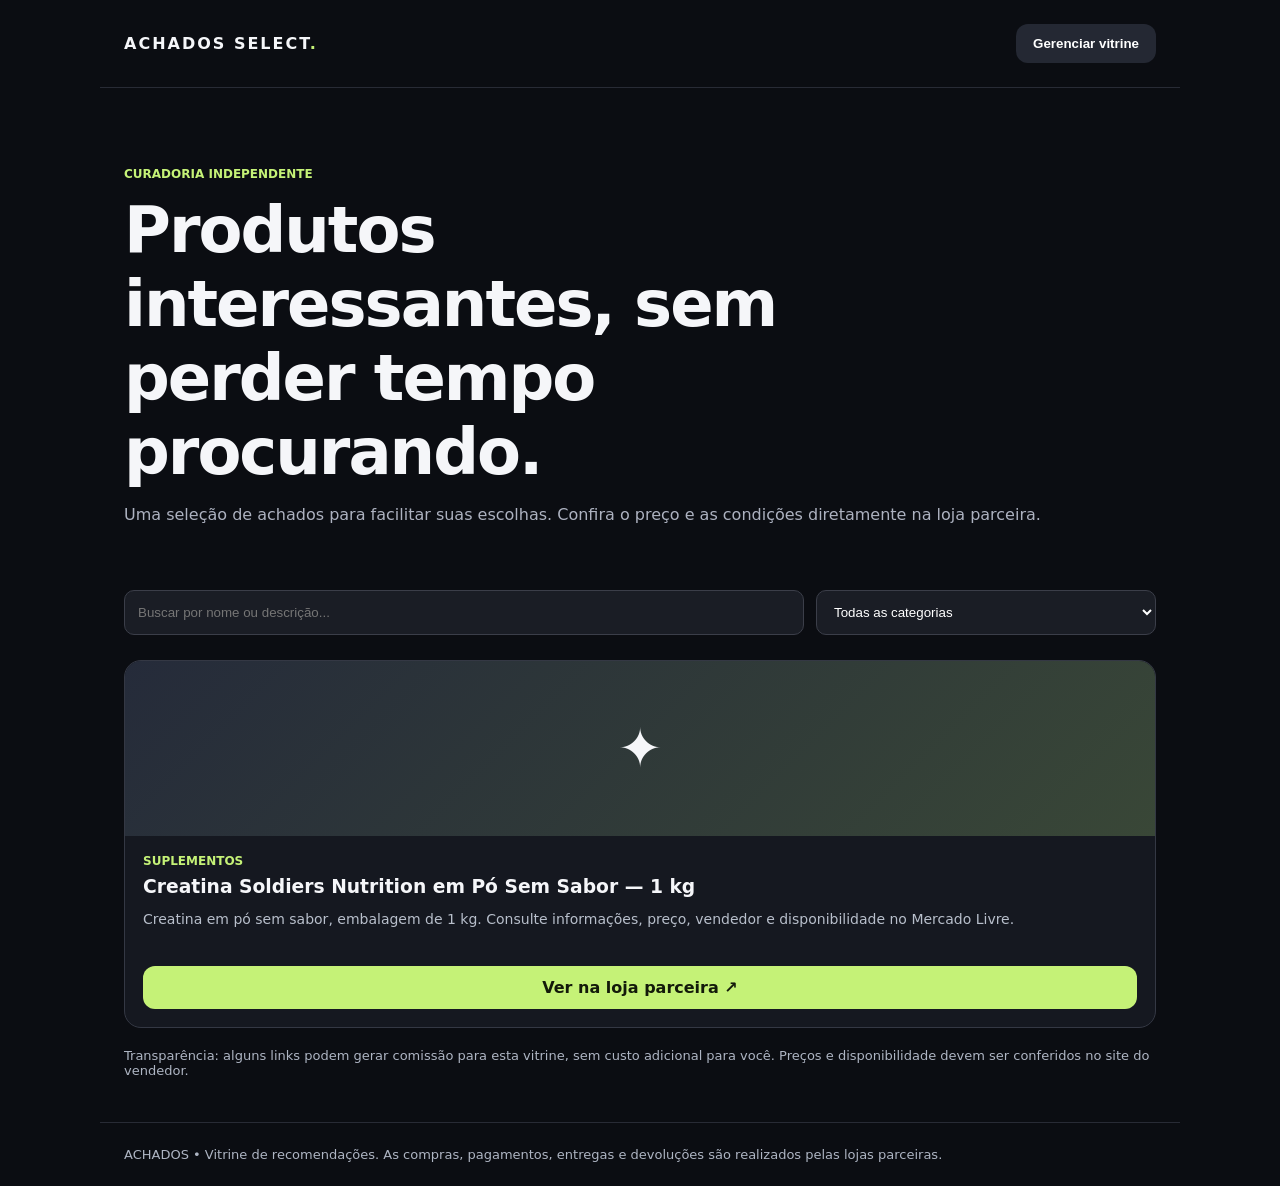
==== index.html @ 874f5397 "Add files via upload" ====
<!doctype html><html lang="pt-BR"><head><meta charset="utf-8"><meta name="viewport" content="width=device-width,initial-scale=1"><title>ACHADOS Select — Seleção inteligente</title><style>:root{font-family:Inter,system-ui,Arial;background:#0b0d12;color:#f5f6f9}*{box-sizing:border-box}body{margin:0}header,main,footer{max-width:1080px;margin:auto;padding:24px}header{display:flex;justify-content:space-between;align-items:center;border-bottom:1px solid #282b35}.logo{font-weight:900;letter-spacing:2px}button,.btn{background:#c5f277;color:#131a0a;border:0;border-radius:12px;padding:12px 17px;font-weight:750;cursor:pointer;text-decoration:none}button.secondary{background:#242833;color:white}.hero{padding:55px 0 25px}.hero h1{font-size:clamp(34px,6vw,64px);letter-spacing:-2px;max-width:750px;margin:12px 0}.muted{color:#adb2c0}input,select,textarea{background:#1a1d25;color:white;border:1px solid #3b3e49;border-radius:10px;padding:13px;width:100%}.controls{display:grid;grid-template-columns:2fr 1fr;gap:12px;margin:25px 0}.cards{display:grid;grid-template-columns:repeat(auto-fit,minmax(235px,1fr));gap:17px}.card{border:1px solid #343844;border-radius:17px;overflow:hidden;background:#151820}.photo{height:175px;background:linear-gradient(135deg,#252b3a,#394737);display:grid;place-items:center;font-size:54px}.photo img{height:100%;width:100%;object-fit:cover}.inside{padding:18px}.tag{color:#c5f277;font-size:12px;font-weight:800;text-transform:uppercase}.card h3{margin:8px 0}.card p{color:#b8bfcb;font-size:14px;min-height:40px}.card .btn{display:block;text-align:center;margin-top:15px}.note{font-size:13px;color:#aeb5c3;margin:20px 0}dialog{background:#151820;color:white;border:1px solid #444b5c;border-radius:16px;width:min(650px,95vw);max-height:90vh;overflow:auto}dialog::backdrop{background:#000b}.formgrid{display:grid;grid-template-columns:1fr 1fr;gap:10px}.field{margin:10px 0}label{display:block;margin-bottom:5px;font-size:13px}.toolbar{display:flex;gap:9px;flex-wrap:wrap;margin:15px 0}.entry{border-top:1px solid #393d49;padding:10px 0;display:flex;justify-content:space-between;gap:10px}footer{border-top:1px solid #282b35;color:#aeb5c3;font-size:13px}@media(max-width:600px){.controls,.formgrid{grid-template-columns:1fr}.hero{padding-top:30px}}</style></head><body><header><div class="logo">ACHADOS SELECT<span style="color:#c5f277">.</span></div><button class="secondary" id="adminBtn">Gerenciar vitrine</button></header><main><section class="hero"><div class="tag">Curadoria independente</div><h1>Produtos interessantes, sem perder tempo procurando.</h1><p class="muted">Uma seleção de achados para facilitar suas escolhas. Confira o preço e as condições diretamente na loja parceira.</p></section><section class="controls"><input id="search" placeholder="Buscar por nome ou descrição..."><select id="filter"><option value="">Todas as categorias</option></select></section><section class="cards" id="cards"></section><p class="note">Transparência: alguns links podem gerar comissão para esta vitrine, sem custo adicional para você. Preços e disponibilidade devem ser conferidos no site do vendedor.</p></main><footer>ACHADOS • Vitrine de recomendações. As compras, pagamentos, entregas e devoluções são realizados pelas lojas parceiras.</footer><dialog id="admin"><h2>Painel da vitrine</h2><p class="muted">Cadastre somente links de afiliado gerados pela plataforma parceira. Os dados são salvos neste navegador; exporte JSON para publicar as alterações.</p><form id="productForm"><div class="formgrid"><div class="field"><label>Nome do produto</label><input id="name" required maxlength="110"></div><div class="field"><label>Categoria</label><input id="category" required placeholder="Casa, Moda, Tecnologia..."></div></div><div class="field"><label>Descrição original</label><textarea id="description" required maxlength="300"></textarea></div><div class="field"><label>Link de afiliado HTTPS</label><input id="url" type="url" required value="https://meli.la/1wkr31Q" placeholder="https://..."></div><div class="field"><label>URL da imagem (opcional, apenas com permissão de uso)</label><input id="image" type="url" placeholder="https://..."></div><button type="submit">Adicionar produto</button></form><div class="toolbar"><button class="secondary" id="exportBtn">Exportar catálogo JSON</button><button class="secondary" id="importBtn">Importar JSON</button><input type="file" id="file" accept="application/json,.json" hidden><button class="secondary" id="closeBtn">Fechar</button></div><div id="entries"></div></dialog><script>
const key='achados_catalogo_v2';const initialProducts=[{"id": "MLB18725310", "name": "Creatina Soldiers Nutrition em Pó Sem Sabor — 1 kg", "category": "Suplementos", "description": "Creatina em pó sem sabor, embalagem de 1 kg. Consulte informações, preço, vendedor e disponibilidade no Mercado Livre.", "url": "https://meli.la/1wkr31Q", "image": ""}];let products=[];const $=id=>document.getElementById(id);function safeUrl(s){try{let u=new URL(s);return u.protocol==='https:'?u.href:''}catch{return ''}}function textEl(tag,text){const e=document.createElement(tag);e.textContent=text;return e}async function load(){products=initialProducts.slice();try{const raw=localStorage.getItem(key);if(raw){products=validate(JSON.parse(raw))}else{const response=await fetch('./catalogo.json',{cache:'no-store'});if(response.ok)products=validate(await response.json())}}catch{products=initialProducts.slice()}render()}function validate(arr){if(!Array.isArray(arr))throw Error('Catálogo deve ser uma lista');return arr.slice(0,500).filter(p=>p&&typeof p.name==='string'&&typeof p.category==='string'&&typeof p.description==='string'&&safeUrl(p.url)).map(p=>({id:String(p.id||Date.now()+Math.random()),name:p.name.slice(0,110),category:p.category.slice(0,60),description:p.description.slice(0,300),url:safeUrl(p.url),image:safeUrl(p.image||'')}))}function save(){localStorage.setItem(key,JSON.stringify(products));render()}function render(){const cats=[...new Set(products.map(p=>p.category))].sort();const selected=$('filter').value;$('filter').replaceChildren(new Option('Todas as categorias',''),...cats.map(c=>new Option(c,c)));$('filter').value=cats.includes(selected)?selected:'';const q=$('search').value.toLocaleLowerCase('pt-BR');const list=products.filter(p=>(!$('filter').value||p.category===$('filter').value)&&[p.name,p.description,p.category].join(' ').toLocaleLowerCase('pt-BR').includes(q));$('cards').replaceChildren();if(!list.length){const empty=textEl('p',products.length?'Nenhum produto corresponde à busca.':'A vitrine está sendo preparada. Em breve, novas recomendações.');empty.className='muted';$('cards').append(empty)}list.forEach(p=>{const card=document.createElement('article');card.className='card';const photo=document.createElement('div');photo.className='photo';if(p.image){const img=document.createElement('img');img.src=p.image;img.alt=p.name;img.loading='lazy';img.referrerPolicy='no-referrer';img.onerror=()=>photo.replaceChildren(textEl('span','✦'));photo.append(img)}else photo.append(textEl('span','✦'));const inside=document.createElement('div');inside.className='inside';const tag=textEl('div',p.category);tag.className='tag';const title=textEl('h3',p.name),desc=textEl('p',p.description);const link=textEl('a','Ver na loja parceira ↗');link.className='btn';link.href=p.url;link.target='_blank';link.rel='noopener noreferrer sponsored nofollow';inside.append(tag,title,desc,link);card.append(photo,inside);$('cards').append(card)});$('entries').replaceChildren();products.forEach(p=>{const row=document.createElement('div');row.className='entry';row.append(textEl('span',p.name));const b=textEl('button','Excluir');b.className='secondary';b.onclick=()=>{if(confirm('Excluir este produto?')){products=products.filter(x=>x.id!==p.id);save()}};row.append(b);$('entries').append(row)})} $('search').oninput=render;$('filter').onchange=render;$('adminBtn').onclick=()=>$('admin').showModal();$('closeBtn').onclick=()=>$('admin').close();$('productForm').onsubmit=e=>{e.preventDefault();const p={id:String(Date.now()),name:$('name').value.trim(),category:$('category').value.trim(),description:$('description').value.trim(),url:safeUrl($('url').value),image:$('image').value?safeUrl($('image').value):''};if(!p.url||($('image').value&&!p.image)){alert('Use apenas URLs HTTPS válidas');return}products.push(p);save();e.target.reset()};$('exportBtn').onclick=()=>{const blob=new Blob([JSON.stringify(products,null,2)],{type:'application/json'});const a=document.createElement('a');a.href=URL.createObjectURL(blob);a.download='catalogo.json';a.click();setTimeout(()=>URL.revokeObjectURL(a.href),2000)};$('importBtn').onclick=()=>$('file').click();$('file').onchange=async e=>{try{const imported=validate(JSON.parse(await e.target.files[0].text()));if(confirm('Substituir catálogo atual por '+imported.length+' produtos?')){products=imported;save()}}catch(err){alert('Arquivo inválido: '+err.message)}e.target.value=''};load();</script></body></html>
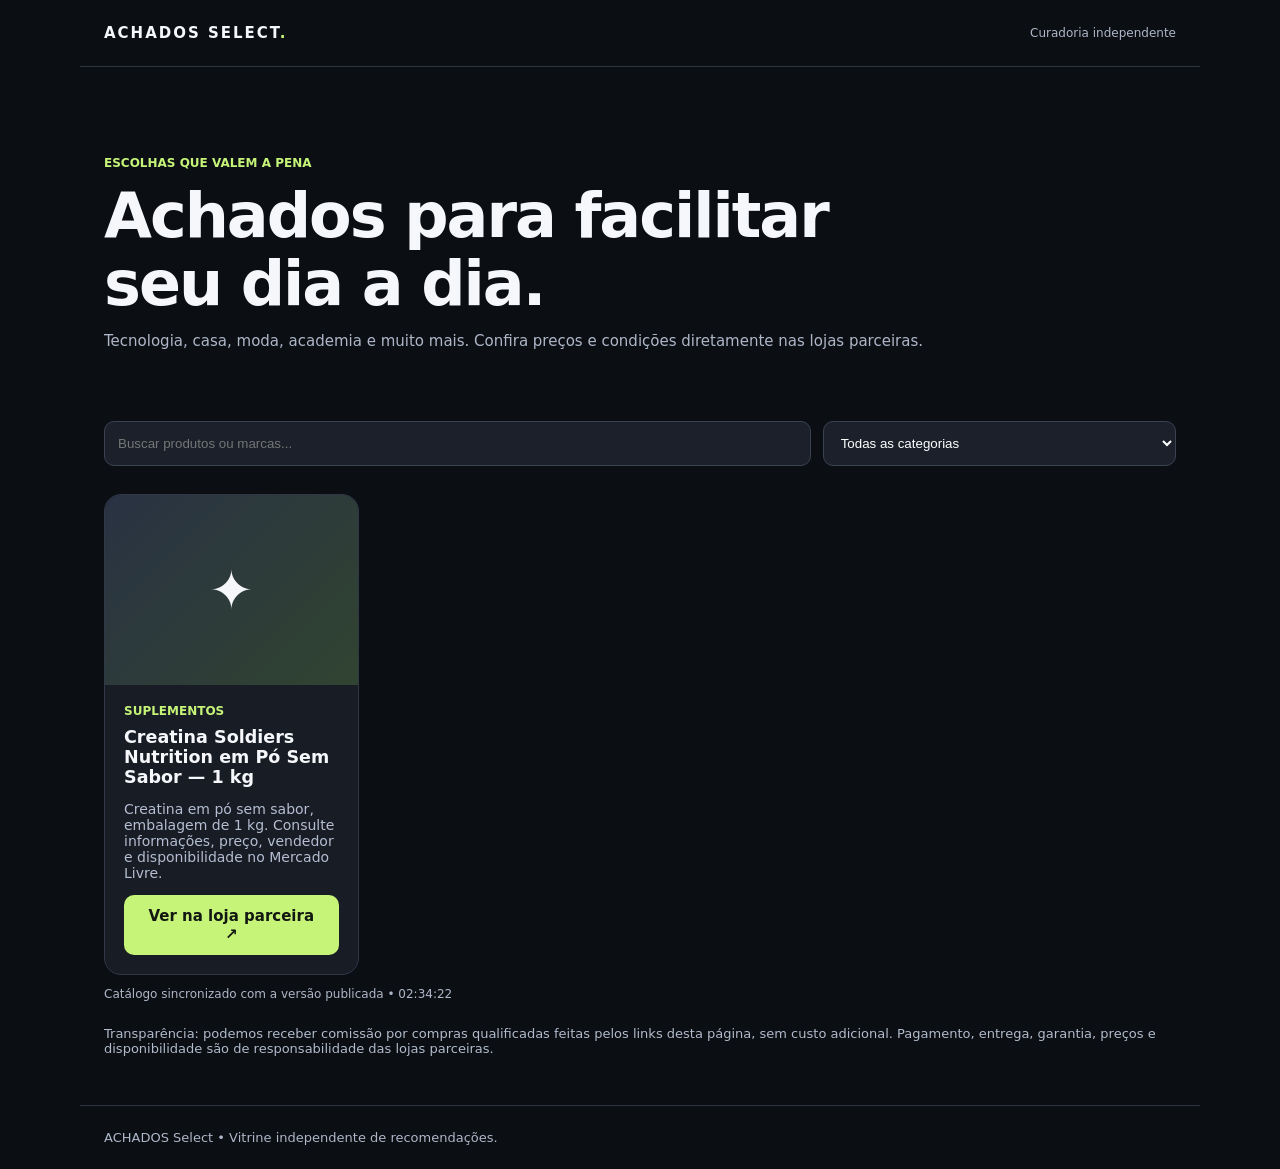
==== commit 4c6f0977: "Add files via upload" ====
--- a/index.html
+++ b/index.html
@@ -1,2 +1 @@
-<!doctype html><html lang="pt-BR"><head><meta charset="utf-8"><meta name="viewport" content="width=device-width,initial-scale=1"><title>ACHADOS Select — Seleção inteligente</title><style>:root{font-family:Inter,system-ui,Arial;background:#0b0d12;color:#f5f6f9}*{box-sizing:border-box}body{margin:0}header,main,footer{max-width:1080px;margin:auto;padding:24px}header{display:flex;justify-content:space-between;align-items:center;border-bottom:1px solid #282b35}.logo{font-weight:900;letter-spacing:2px}button,.btn{background:#c5f277;color:#131a0a;border:0;border-radius:12px;padding:12px 17px;font-weight:750;cursor:pointer;text-decoration:none}button.secondary{background:#242833;color:white}.hero{padding:55px 0 25px}.hero h1{font-size:clamp(34px,6vw,64px);letter-spacing:-2px;max-width:750px;margin:12px 0}.muted{color:#adb2c0}input,select,textarea{background:#1a1d25;color:white;border:1px solid #3b3e49;border-radius:10px;padding:13px;width:100%}.controls{display:grid;grid-template-columns:2fr 1fr;gap:12px;margin:25px 0}.cards{display:grid;grid-template-columns:repeat(auto-fit,minmax(235px,1fr));gap:17px}.card{border:1px solid #343844;border-radius:17px;overflow:hidden;background:#151820}.photo{height:175px;background:linear-gradient(135deg,#252b3a,#394737);display:grid;place-items:center;font-size:54px}.photo img{height:100%;width:100%;object-fit:cover}.inside{padding:18px}.tag{color:#c5f277;font-size:12px;font-weight:800;text-transform:uppercase}.card h3{margin:8px 0}.card p{color:#b8bfcb;font-size:14px;min-height:40px}.card .btn{display:block;text-align:center;margin-top:15px}.note{font-size:13px;color:#aeb5c3;margin:20px 0}dialog{background:#151820;color:white;border:1px solid #444b5c;border-radius:16px;width:min(650px,95vw);max-height:90vh;overflow:auto}dialog::backdrop{background:#000b}.formgrid{display:grid;grid-template-columns:1fr 1fr;gap:10px}.field{margin:10px 0}label{display:block;margin-bottom:5px;font-size:13px}.toolbar{display:flex;gap:9px;flex-wrap:wrap;margin:15px 0}.entry{border-top:1px solid #393d49;padding:10px 0;display:flex;justify-content:space-between;gap:10px}footer{border-top:1px solid #282b35;color:#aeb5c3;font-size:13px}@media(max-width:600px){.controls,.formgrid{grid-template-columns:1fr}.hero{padding-top:30px}}</style></head><body><header><div class="logo">ACHADOS SELECT<span style="color:#c5f277">.</span></div><button class="secondary" id="adminBtn">Gerenciar vitrine</button></header><main><section class="hero"><div class="tag">Curadoria independente</div><h1>Produtos interessantes, sem perder tempo procurando.</h1><p class="muted">Uma seleção de achados para facilitar suas escolhas. Confira o preço e as condições diretamente na loja parceira.</p></section><section class="controls"><input id="search" placeholder="Buscar por nome ou descrição..."><select id="filter"><option value="">Todas as categorias</option></select></section><section class="cards" id="cards"></section><p class="note">Transparência: alguns links podem gerar comissão para esta vitrine, sem custo adicional para você. Preços e disponibilidade devem ser conferidos no site do vendedor.</p></main><footer>ACHADOS • Vitrine de recomendações. As compras, pagamentos, entregas e devoluções são realizados pelas lojas parceiras.</footer><dialog id="admin"><h2>Painel da vitrine</h2><p class="muted">Cadastre somente links de afiliado gerados pela plataforma parceira. Os dados são salvos neste navegador; exporte JSON para publicar as alterações.</p><form id="productForm"><div class="formgrid"><div class="field"><label>Nome do produto</label><input id="name" required maxlength="110"></div><div class="field"><label>Categoria</label><input id="category" required placeholder="Casa, Moda, Tecnologia..."></div></div><div class="field"><label>Descrição original</label><textarea id="description" required maxlength="300"></textarea></div><div class="field"><label>Link de afiliado HTTPS</label><input id="url" type="url" required value="https://meli.la/1wkr31Q" placeholder="https://..."></div><div class="field"><label>URL da imagem (opcional, apenas com permissão de uso)</label><input id="image" type="url" placeholder="https://..."></div><button type="submit">Adicionar produto</button></form><div class="toolbar"><button class="secondary" id="exportBtn">Exportar catálogo JSON</button><button class="secondary" id="importBtn">Importar JSON</button><input type="file" id="file" accept="application/json,.json" hidden><button class="secondary" id="closeBtn">Fechar</button></div><div id="entries"></div></dialog><script>
-const key='achados_catalogo_v2';const initialProducts=[{"id": "MLB18725310", "name": "Creatina Soldiers Nutrition em Pó Sem Sabor — 1 kg", "category": "Suplementos", "description": "Creatina em pó sem sabor, embalagem de 1 kg. Consulte informações, preço, vendedor e disponibilidade no Mercado Livre.", "url": "https://meli.la/1wkr31Q", "image": ""}];let products=[];const $=id=>document.getElementById(id);function safeUrl(s){try{let u=new URL(s);return u.protocol==='https:'?u.href:''}catch{return ''}}function textEl(tag,text){const e=document.createElement(tag);e.textContent=text;return e}async function load(){products=initialProducts.slice();try{const raw=localStorage.getItem(key);if(raw){products=validate(JSON.parse(raw))}else{const response=await fetch('./catalogo.json',{cache:'no-store'});if(response.ok)products=validate(await response.json())}}catch{products=initialProducts.slice()}render()}function validate(arr){if(!Array.isArray(arr))throw Error('Catálogo deve ser uma lista');return arr.slice(0,500).filter(p=>p&&typeof p.name==='string'&&typeof p.category==='string'&&typeof p.description==='string'&&safeUrl(p.url)).map(p=>({id:String(p.id||Date.now()+Math.random()),name:p.name.slice(0,110),category:p.category.slice(0,60),description:p.description.slice(0,300),url:safeUrl(p.url),image:safeUrl(p.image||'')}))}function save(){localStorage.setItem(key,JSON.stringify(products));render()}function render(){const cats=[...new Set(products.map(p=>p.category))].sort();const selected=$('filter').value;$('filter').replaceChildren(new Option('Todas as categorias',''),...cats.map(c=>new Option(c,c)));$('filter').value=cats.includes(selected)?selected:'';const q=$('search').value.toLocaleLowerCase('pt-BR');const list=products.filter(p=>(!$('filter').value||p.category===$('filter').value)&&[p.name,p.description,p.category].join(' ').toLocaleLowerCase('pt-BR').includes(q));$('cards').replaceChildren();if(!list.length){const empty=textEl('p',products.length?'Nenhum produto corresponde à busca.':'A vitrine está sendo preparada. Em breve, novas recomendações.');empty.className='muted';$('cards').append(empty)}list.forEach(p=>{const card=document.createElement('article');card.className='card';const photo=document.createElement('div');photo.className='photo';if(p.image){const img=document.createElement('img');img.src=p.image;img.alt=p.name;img.loading='lazy';img.referrerPolicy='no-referrer';img.onerror=()=>photo.replaceChildren(textEl('span','✦'));photo.append(img)}else photo.append(textEl('span','✦'));const inside=document.createElement('div');inside.className='inside';const tag=textEl('div',p.category);tag.className='tag';const title=textEl('h3',p.name),desc=textEl('p',p.description);const link=textEl('a','Ver na loja parceira ↗');link.className='btn';link.href=p.url;link.target='_blank';link.rel='noopener noreferrer sponsored nofollow';inside.append(tag,title,desc,link);card.append(photo,inside);$('cards').append(card)});$('entries').replaceChildren();products.forEach(p=>{const row=document.createElement('div');row.className='entry';row.append(textEl('span',p.name));const b=textEl('button','Excluir');b.className='secondary';b.onclick=()=>{if(confirm('Excluir este produto?')){products=products.filter(x=>x.id!==p.id);save()}};row.append(b);$('entries').append(row)})} $('search').oninput=render;$('filter').onchange=render;$('adminBtn').onclick=()=>$('admin').showModal();$('closeBtn').onclick=()=>$('admin').close();$('productForm').onsubmit=e=>{e.preventDefault();const p={id:String(Date.now()),name:$('name').value.trim(),category:$('category').value.trim(),description:$('description').value.trim(),url:safeUrl($('url').value),image:$('image').value?safeUrl($('image').value):''};if(!p.url||($('image').value&&!p.image)){alert('Use apenas URLs HTTPS válidas');return}products.push(p);save();e.target.reset()};$('exportBtn').onclick=()=>{const blob=new Blob([JSON.stringify(products,null,2)],{type:'application/json'});const a=document.createElement('a');a.href=URL.createObjectURL(blob);a.download='catalogo.json';a.click();setTimeout(()=>URL.revokeObjectURL(a.href),2000)};$('importBtn').onclick=()=>$('file').click();$('file').onchange=async e=>{try{const imported=validate(JSON.parse(await e.target.files[0].text()));if(confirm('Substituir catálogo atual por '+imported.length+' produtos?')){products=imported;save()}}catch(err){alert('Arquivo inválido: '+err.message)}e.target.value=''};load();</script></body></html>
+<!doctype html><html lang="pt-BR"><head><meta charset="utf-8"><meta name="viewport" content="width=device-width,initial-scale=1"><meta name="description" content="Achados selecionados em tecnologia, moda, casa, beleza e academia."><title>ACHADOS Select — Achados variados</title><link rel="stylesheet" href="./style.css"></head><body><header><div class="brand">ACHADOS SELECT<span class="accent">.</span></div><span class="muted small">Curadoria independente</span></header><main><section class="hero"><div class="tag">ESCOLHAS QUE VALEM A PENA</div><h1>Achados para facilitar seu dia a dia.</h1><p class="muted">Tecnologia, casa, moda, academia e muito mais. Confira preços e condições diretamente nas lojas parceiras.</p></section><div class="controls"><input id="search" aria-label="Pesquisar produtos" placeholder="Buscar produtos ou marcas..."><select id="category" aria-label="Filtrar categoria"><option value="">Todas as categorias</option></select></div><div id="cards" class="cards" aria-live="polite"></div><p id="updated" class="muted small"></p><p class="note">Transparência: podemos receber comissão por compras qualificadas feitas pelos links desta página, sem custo adicional. Pagamento, entrega, garantia, preços e disponibilidade são de responsabilidade das lojas parceiras.</p></main><footer>ACHADOS Select • Vitrine independente de recomendações.</footer><script src="./site.js" defer></script></body></html>
--- a/style.css
+++ b/style.css
@@ -0,0 +1 @@
+*{box-sizing:border-box}body{margin:0;background:#0b0e13;color:#f6f7fa;font:15px system-ui,Arial}header,main,footer{max-width:1120px;margin:auto;padding:24px}header{display:flex;align-items:center;justify-content:space-between;border-bottom:1px solid #2d3340}.brand{font-weight:900;letter-spacing:2px}.accent,.tag{color:#c6f478}.hero{padding:65px 0 28px}.hero h1{font-size:clamp(34px,5vw,62px);letter-spacing:-2px;line-height:1.09;max-width:780px;margin:12px 0}.muted{color:#aeb7c8}.controls{display:grid;grid-template-columns:2fr 1fr;gap:12px;margin:28px 0}input,textarea,select{width:100%;padding:13px;background:#1b202a;color:white;border:1px solid #3b4352;border-radius:10px}label{display:block;margin:15px 0 6px;font-weight:600}.cards{display:grid;grid-template-columns:repeat(auto-fill,minmax(240px,1fr));gap:18px}.card,.panel{background:#171c25;border:1px solid #303848;border-radius:17px;overflow:hidden}.photo{height:190px;display:grid;place-items:center;background:linear-gradient(135deg,#293243,#314431);font-size:54px}.photo img{width:100%;height:100%;object-fit:contain}.inside{padding:19px}.tag{font-size:12px;text-transform:uppercase;font-weight:800}.card h3{margin:9px 0}.card p{color:#b4bed0;min-height:55px;font-size:14px}.btn,button{background:#c6f478;color:#121811;border:0;border-radius:10px;padding:12px 16px;font-weight:800;cursor:pointer;text-decoration:none;display:inline-block}.card .btn{display:block;text-align:center}.secondary{background:#2b3340;color:white}.note{color:#b1bbcb;font-size:13px;margin:25px 0}footer{border-top:1px solid #2d3340;color:#aeb7c8;font-size:13px}.panel{padding:22px;margin:20px 0}.grid{display:grid;grid-template-columns:repeat(auto-fit,minmax(210px,1fr));gap:14px}.stat{padding:18px;background:#222a36;border-radius:12px}.stat strong{font-size:28px;display:block;margin-top:5px}.toolbar{display:flex;gap:10px;flex-wrap:wrap;margin:18px 0}.entry{padding:12px 0;border-bottom:1px solid #333c49;display:flex;justify-content:space-between;align-items:center;gap:10px}.small{font-size:12px}.warning{border-left:3px solid #f3c65d;padding:12px;background:#29271c}@media(max-width:650px){.controls{grid-template-columns:1fr}.hero{padding:35px 0 15px}}
